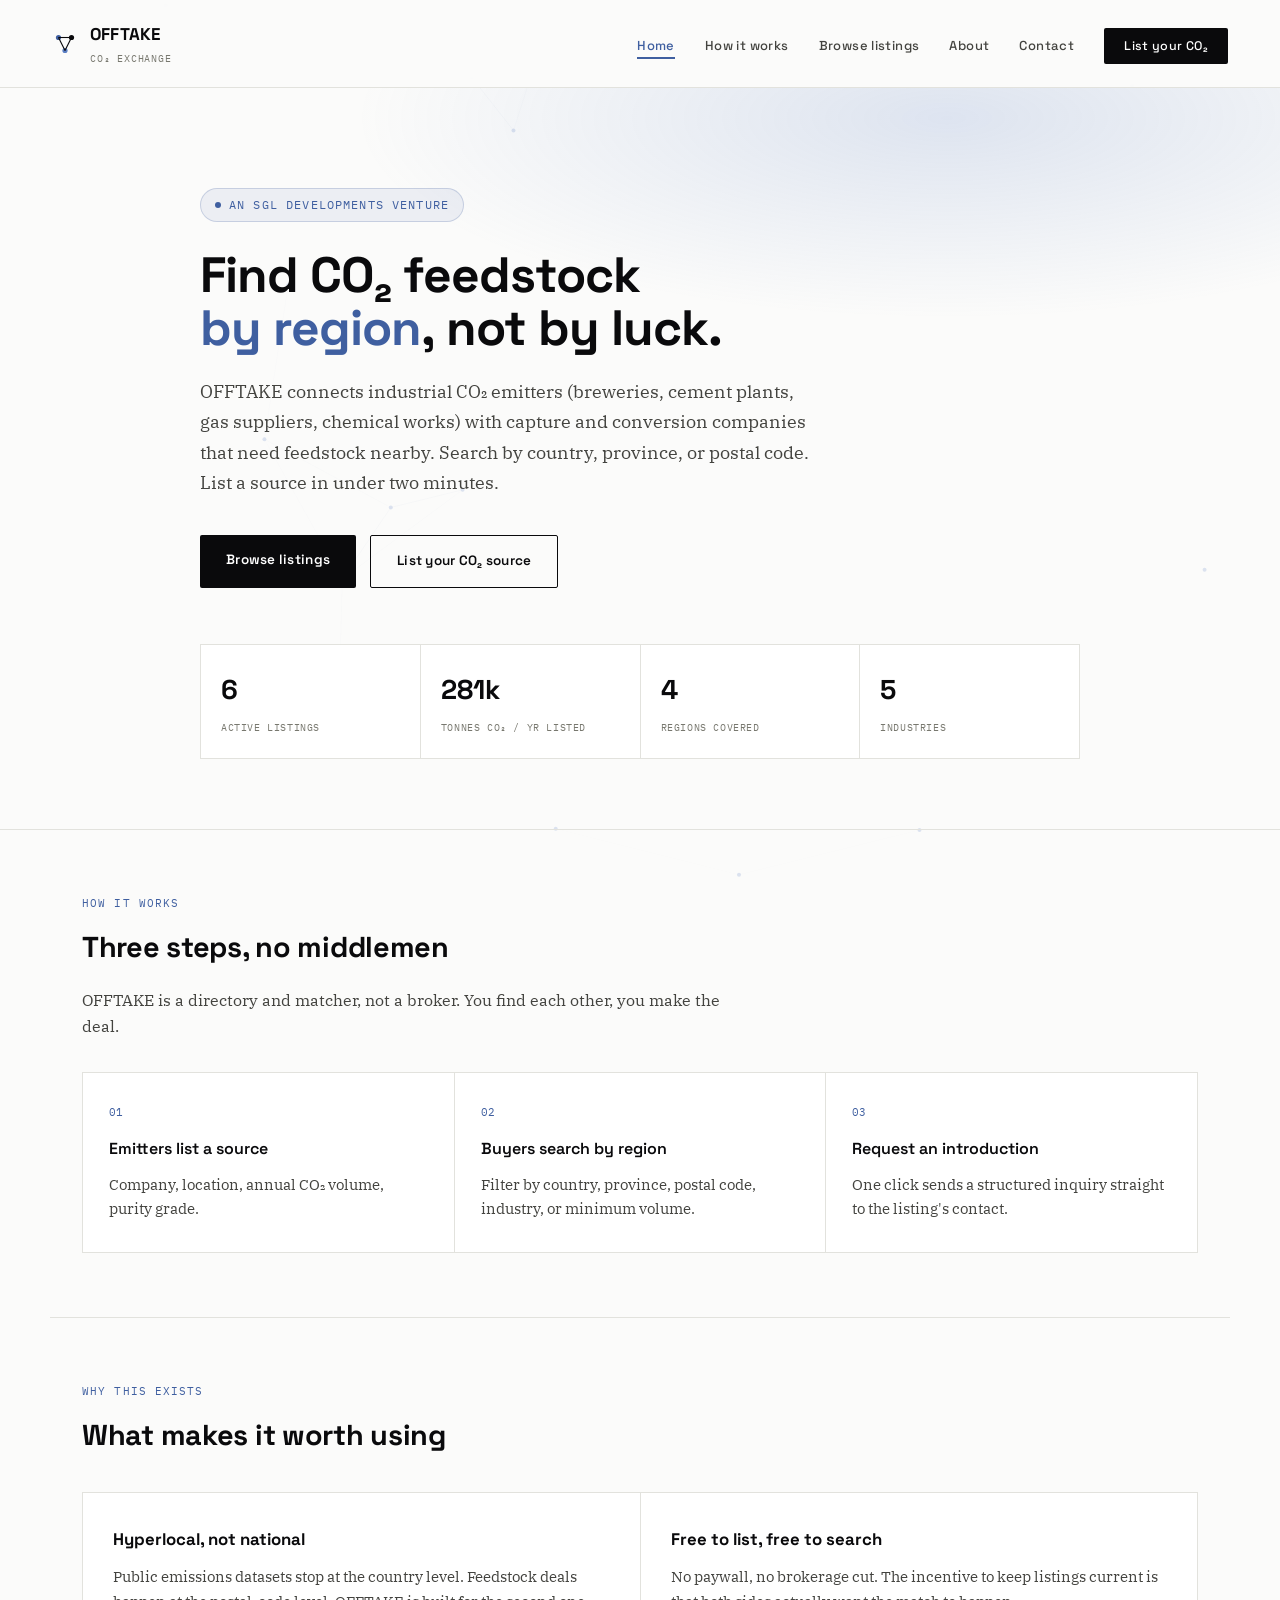
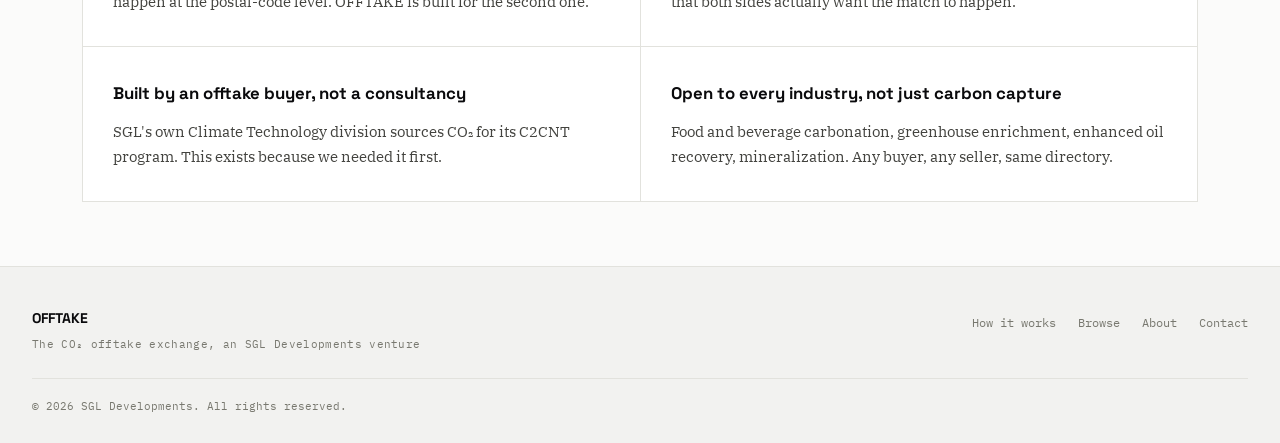
==== index.html @ b234b7af "offtake v1" ====
<!DOCTYPE html>
<html lang="en">
<head>
<meta charset="UTF-8">
<meta name="viewport" content="width=device-width, initial-scale=1.0">
<title>OFFTAKE - The CO&#8322; Offtake Exchange</title>
<meta name="description" content="Find or list industrial CO2 sources by region. OFFTAKE matches emitters with capture and conversion companies looking for feedstock.">
<style>
@import url('https://fonts.googleapis.com/css2?family=Space+Grotesk:wght@400;500;600;700&family=IBM+Plex+Serif:ital,wght@0,400;0,500;0,600;1,400&family=IBM+Plex+Mono:wght@400;500&display=swap');

:root{
  --c-bg:#fbfbfa;
  --c-panel:#ffffff;
  --c-panel-2:#f2f2f0;
  --c-ink:#0a0a0c;
  --c-ink-soft:#43433f;
  --c-gray-3:#78786f;
  --c-gray-line:#e2e2dd;
  --c-blue:#3f5fa0;
  --c-blue-bright:#5b7fc4;
  --c-blue-dim:rgba(63,95,160,0.08);
  --c-blue-glow:rgba(91,127,196,0.18);
  --font-d:'Space Grotesk',sans-serif;
  --font-b:'IBM Plex Serif',serif;
  --font-m:'IBM Plex Mono',monospace;
}
*{box-sizing:border-box;}
html{scroll-behavior:smooth;}
body{
  margin:0;background:var(--c-bg);color:var(--c-ink);
  font-family:var(--font-b);font-size:16.5px;line-height:1.7;
  -webkit-font-smoothing:antialiased;
}
a{color:var(--c-blue);text-decoration:none;}
a:hover{text-decoration:underline;}
::selection{background:var(--c-blue-glow);}

.node-field{position:fixed;inset:0;pointer-events:none;z-index:0;opacity:0.55;}

/* header */
.site-header{position:sticky;top:0;z-index:100;background:rgba(251,251,250,0.9);backdrop-filter:blur(10px);border-bottom:1px solid var(--c-gray-line);}
.header-inner{max-width:1240px;margin:0 auto;display:flex;align-items:center;justify-content:space-between;padding:20px 32px;}
.logo-mark{display:flex;align-items:center;gap:12px;}
.logo-mark svg{width:26px;height:26px;flex-shrink:0;}
.logo-text{font-family:var(--font-d);font-weight:700;font-size:17px;letter-spacing:0.01em;color:var(--c-ink);line-height:1.2;}
.logo-sub{font-family:var(--font-m);font-size:10px;letter-spacing:0.08em;text-transform:uppercase;color:var(--c-gray-3);display:block;margin-top:2px;}
.main-nav ul{display:flex;gap:30px;list-style:none;margin:0;padding:0;align-items:center;}
.main-nav a{font-family:var(--font-d);font-size:13px;font-weight:500;letter-spacing:0.03em;color:var(--c-ink-soft);}
.main-nav a:hover, .main-nav a.active{color:var(--c-blue);text-decoration:none;}
.main-nav a.active{border-bottom:2px solid var(--c-blue);padding-bottom:3px;}
.nav-cta{background:var(--c-ink);color:#fff !important;padding:10px 20px;border-radius:2px;font-size:12.5px !important;border-bottom:none !important;}
.nav-cta:hover{background:var(--c-blue);text-decoration:none !important;}
@media(max-width:760px){.main-nav ul{gap:16px;flex-wrap:wrap;}.main-nav a{font-size:11.5px;}.header-inner{flex-wrap:wrap;row-gap:12px;}}

/* page header used on inner pages instead of the full hero */
.page-head{max-width:1180px;margin:0 auto;padding:64px 32px 40px;border-bottom:1px solid var(--c-gray-line);}
.page-head .eyebrow{margin-bottom:18px;}
.page-head h1{font-family:var(--font-d);font-size:2.3rem;font-weight:700;letter-spacing:-0.01em;margin:0 0 14px;color:var(--c-ink);}
.page-head p{font-size:16px;color:var(--c-ink-soft);max-width:620px;margin:0;}

/* hero (home page only) */
.hero{position:relative;padding:100px 32px 70px;overflow:hidden;border-bottom:1px solid var(--c-gray-line);}
.hero::before{content:'';position:absolute;inset:-10% -10% auto -10%;height:520px;background:radial-gradient(ellipse 55% 55% at 70% 20%, var(--c-blue-glow), transparent 70%);pointer-events:none;}
.hero-inner{max-width:880px;margin:0 auto;position:relative;z-index:2;text-align:left;}
.eyebrow{font-family:var(--font-m);font-size:11.5px;letter-spacing:0.1em;text-transform:uppercase;color:var(--c-blue);display:inline-flex;align-items:center;gap:8px;padding:6px 14px;background:var(--c-blue-dim);border:1px solid rgba(63,95,160,0.22);border-radius:20px;margin-bottom:26px;}
.eyebrow::before{content:'';width:6px;height:6px;border-radius:50%;background:var(--c-blue);}
h1.hero-title{font-family:var(--font-d);font-size:3.1rem;line-height:1.08;font-weight:700;letter-spacing:-0.02em;margin:0 0 22px;color:var(--c-ink);}
h1.hero-title em{font-style:normal;color:var(--c-blue);}
.hero-sub{font-family:var(--font-b);font-size:1.12rem;color:var(--c-ink-soft);max-width:620px;margin:0 0 36px;}
.hero-cta{display:flex;gap:14px;flex-wrap:wrap;margin-bottom:56px;}
.btn{font-family:var(--font-d);font-size:13.5px;font-weight:600;letter-spacing:0.02em;padding:14px 26px;border-radius:2px;display:inline-block;cursor:pointer;border:none;transition:all .15s;}
.btn-primary{background:var(--c-ink);color:#fff;}
.btn-primary:hover{background:var(--c-blue);text-decoration:none;transform:translateY(-1px);}
.btn-ghost{border:1px solid var(--c-ink);color:var(--c-ink);background:transparent;}
.btn-ghost:hover{border-color:var(--c-blue);color:var(--c-blue);text-decoration:none;}

.stat-strip{display:grid;grid-template-columns:repeat(4,1fr);gap:1px;background:var(--c-gray-line);border:1px solid var(--c-gray-line);max-width:880px;}
.stat-card{background:var(--c-panel);padding:22px 20px;}
.stat-num{font-family:var(--font-d);font-size:1.7rem;font-weight:700;color:var(--c-ink);}
.stat-label{font-family:var(--font-m);font-size:10px;text-transform:uppercase;letter-spacing:0.06em;color:var(--c-gray-3);margin-top:6px;}
@media(max-width:700px){.stat-strip{grid-template-columns:1fr 1fr;}h1.hero-title{font-size:2.2rem;}}

section.block{max-width:1180px;margin:0 auto;padding:64px 32px;border-bottom:1px solid var(--c-gray-line);position:relative;z-index:2;}
section.block:last-of-type{border-bottom:none;}
.section-head{max-width:680px;margin:0 0 32px;}
.section-label{font-family:var(--font-m);font-size:11px;text-transform:uppercase;letter-spacing:0.1em;color:var(--c-blue);margin-bottom:10px;display:block;}
.section-head h2{font-family:var(--font-d);font-size:1.8rem;font-weight:700;letter-spacing:-0.01em;color:var(--c-ink);margin:0 0 12px;}
.section-head p{color:var(--c-ink-soft);font-size:15.5px;max-width:640px;}

.how-grid{display:grid;grid-template-columns:repeat(3,1fr);gap:1px;background:var(--c-gray-line);border:1px solid var(--c-gray-line);}
.how-card{background:var(--c-panel);padding:30px 26px;}
.how-num{font-family:var(--font-m);font-size:11px;color:var(--c-blue);margin-bottom:14px;}
.how-card h3{font-family:var(--font-d);font-size:16px;font-weight:600;margin:0 0 10px;color:var(--c-ink);}
.how-card p{font-size:14.5px;color:var(--c-ink-soft);margin:0;}
@media(max-width:760px){.how-grid{grid-template-columns:1fr;}}

.search-panel{background:var(--c-panel);border:1px solid var(--c-gray-line);padding:24px 26px;margin-bottom:28px;}
.search-row{display:grid;grid-template-columns:1.3fr 1fr 1fr 1fr auto;gap:12px;align-items:end;}
.field label{display:block;font-family:var(--font-m);font-size:10.5px;text-transform:uppercase;letter-spacing:0.05em;color:var(--c-gray-3);margin-bottom:7px;}
.field input, .field select{width:100%;padding:10px 12px;border:1px solid var(--c-gray-line);background:var(--c-bg);font-family:var(--font-b);font-size:14px;color:var(--c-ink);border-radius:2px;}
.field input:focus, .field select:focus{outline:none;border-color:var(--c-blue);}
@media(max-width:900px){.search-row{grid-template-columns:1fr 1fr;}}

.results-meta{font-family:var(--font-m);font-size:12px;color:var(--c-gray-3);margin-bottom:16px;}
.listing-grid{display:grid;grid-template-columns:repeat(3,1fr);gap:16px;}
.listing-card{background:var(--c-panel);border:1px solid var(--c-gray-line);padding:22px 22px 20px;position:relative;transition:border-color .15s,transform .15s;}
.listing-card:hover{border-color:var(--c-blue-bright);transform:translateY(-2px);}
.listing-top{display:flex;justify-content:space-between;align-items:flex-start;margin-bottom:14px;}
.listing-industry{font-family:var(--font-m);font-size:10px;text-transform:uppercase;letter-spacing:0.06em;color:var(--c-blue);background:var(--c-blue-dim);padding:4px 9px;border-radius:12px;}
.listing-status{font-family:var(--font-m);font-size:9.5px;text-transform:uppercase;color:var(--c-gray-3);}
.listing-card h3{font-family:var(--font-d);font-size:16px;font-weight:600;margin:0 0 6px;color:var(--c-ink);}
.listing-loc{font-family:var(--font-m);font-size:12px;color:var(--c-gray-3);margin-bottom:14px;}
.listing-metrics{display:flex;gap:18px;margin-bottom:14px;}
.lm-val{font-family:var(--font-d);font-size:1.2rem;font-weight:700;color:var(--c-ink);}
.lm-label{font-family:var(--font-m);font-size:9.5px;text-transform:uppercase;color:var(--c-gray-3);margin-top:2px;}
.listing-notes{font-size:13.5px;color:var(--c-ink-soft);margin-bottom:16px;min-height:36px;}
.listing-request{display:block;text-align:center;font-family:var(--font-d);font-size:12.5px;font-weight:600;padding:9px;border:1px solid var(--c-ink);color:var(--c-ink);border-radius:2px;}
.listing-request:hover{background:var(--c-ink);color:#fff;text-decoration:none;}
@media(max-width:900px){.listing-grid{grid-template-columns:1fr 1fr;}}
@media(max-width:640px){.listing-grid{grid-template-columns:1fr;}}
.empty-state{font-family:var(--font-m);font-size:13px;color:var(--c-gray-3);padding:30px 0;text-align:center;}

/* the submit-a-listing form, lives on its own page now */
.form-shell{background:var(--c-panel);border:1px solid var(--c-gray-line);padding:36px;max-width:640px;}
.form-grid{display:grid;grid-template-columns:1fr 1fr;gap:16px;}
.form-grid .full{grid-column:1 / -1;}
.field textarea{width:100%;padding:10px 12px;border:1px solid var(--c-gray-line);background:var(--c-bg);font-family:var(--font-b);font-size:14px;color:var(--c-ink);border-radius:2px;resize:vertical;min-height:80px;}
.form-actions{margin-top:24px;display:flex;gap:12px;}
.form-success{display:none;background:var(--c-panel);border:1px solid var(--c-blue-bright);padding:36px;max-width:640px;}
.form-success h3{font-family:var(--font-d);font-size:1.2rem;margin:0 0 10px;color:var(--c-ink);}
.form-success p{color:var(--c-ink-soft);margin:0;}

.edge-grid{display:grid;grid-template-columns:1fr 1fr;gap:1px;background:var(--c-gray-line);border:1px solid var(--c-gray-line);}
.edge-panel{background:var(--c-panel);padding:32px 30px;}
.edge-panel h3{font-family:var(--font-d);font-size:1.05rem;font-weight:700;margin:0 0 12px;color:var(--c-ink);}
.edge-panel p{font-size:14.5px;color:var(--c-ink-soft);margin:0;}
@media(max-width:760px){.edge-grid{grid-template-columns:1fr;}}

/* about page bits */
.about-grid{display:grid;grid-template-columns:1fr 1fr;gap:1px;background:var(--c-gray-line);border:1px solid var(--c-gray-line);margin-top:8px;}
.about-panel{background:var(--c-panel);padding:32px 30px;}
.about-panel h3{font-family:var(--font-d);font-size:1.05rem;font-weight:700;margin:0 0 12px;color:var(--c-ink);}
.about-panel p{font-size:14.5px;color:var(--c-ink-soft);margin:0 0 10px;}
@media(max-width:760px){.about-grid{grid-template-columns:1fr;}}

/* contact page */
.contact-grid{display:grid;grid-template-columns:1fr 1fr;gap:40px;align-items:start;}
.contact-card{background:var(--c-panel);border:1px solid var(--c-gray-line);padding:30px;}
.contact-card h3{font-family:var(--font-d);font-size:1.05rem;margin:0 0 14px;color:var(--c-ink);}
.contact-row{display:flex;justify-content:space-between;padding:12px 0;border-top:1px solid var(--c-gray-line);font-family:var(--font-m);font-size:13px;}
.contact-row:first-of-type{border-top:none;}
.contact-row span:first-child{color:var(--c-gray-3);}
@media(max-width:820px){.contact-grid{grid-template-columns:1fr;}}

.site-footer{border-top:1px solid var(--c-gray-line);background:var(--c-panel-2);padding:40px 32px 28px;}
.footer-inner{max-width:1240px;margin:0 auto;}
.footer-top{display:flex;justify-content:space-between;flex-wrap:wrap;gap:20px;margin-bottom:24px;}
.footer-brand{font-family:var(--font-d);font-size:14px;font-weight:700;color:var(--c-ink);}
.footer-brand span{font-family:var(--font-m);font-weight:400;font-size:11px;color:var(--c-gray-3);display:block;margin-top:4px;letter-spacing:0.03em;}
.footer-links{display:flex;gap:22px;list-style:none;margin:0;padding:0;}
.footer-links a{font-family:var(--font-m);font-size:12px;color:var(--c-gray-3);}
.footer-links a:hover{color:var(--c-blue);}
.footer-bottom{font-family:var(--font-m);font-size:11px;color:var(--c-gray-3);border-top:1px solid var(--c-gray-line);padding-top:18px;display:flex;justify-content:space-between;flex-wrap:wrap;gap:8px;}
@media(max-width:600px){h1.hero-title{font-size:2.1rem;}.page-head h1{font-size:1.8rem;}}

</style>
</head>
<body>

<svg class="node-field" id="node-field" xmlns="http://www.w3.org/2000/svg"></svg>

<header class="site-header">
  <div class="header-inner">
    <a href="index.html" class="logo-mark">
      <svg viewBox="0 0 24 24" fill="none" xmlns="http://www.w3.org/2000/svg">
        <circle cx="6" cy="6" r="2.4" fill="#3f5fa0"/>
        <circle cx="18" cy="6" r="2.4" fill="#0a0a0c"/>
        <circle cx="12" cy="18" r="2.4" fill="#5b7fc4"/>
        <line x1="6" y1="6" x2="18" y2="6" stroke="#0a0a0c" stroke-width="1"/>
        <line x1="6" y1="6" x2="12" y2="18" stroke="#0a0a0c" stroke-width="1"/>
        <line x1="18" y1="6" x2="12" y2="18" stroke="#0a0a0c" stroke-width="1"/>
      </svg>
      <div><span class="logo-text">OFFTAKE</span><span class="logo-sub">CO&#8322; Exchange</span></div>
    </a>
    <nav class="main-nav" aria-label="Primary">
      <ul>
        <li><a href="index.html" class="active">Home</a></li>
        <li><a href="how-it-works.html">How it works</a></li>
        <li><a href="browse.html">Browse listings</a></li>
        <li><a href="about.html">About</a></li>
        <li><a href="contact.html">Contact</a></li>
        <li><a href="list.html" class="nav-cta">List your CO&#8322;</a></li>
      </ul>
    </nav>
  </div>
</header>

<div class="hero">
  <div class="hero-inner">
    <span class="eyebrow">An SGL Developments venture</span>
    <h1 class="hero-title">Find CO&#8322; feedstock<br><em>by region</em>, not by luck.</h1>
    <p class="hero-sub">OFFTAKE connects industrial CO&#8322; emitters (breweries, cement plants, gas suppliers, chemical works) with capture and conversion companies that need feedstock nearby. Search by country, province, or postal code. List a source in under two minutes.</p>
    <div class="hero-cta">
      <a href="browse.html" class="btn btn-primary">Browse listings</a>
      <a href="list.html" class="btn btn-ghost">List your CO&#8322; source</a>
    </div>
    <div class="stat-strip" id="stat-strip">
      <div class="stat-card"><div class="stat-num" id="stat-listings">-</div><div class="stat-label">Active listings</div></div>
      <div class="stat-card"><div class="stat-num" id="stat-volume">-</div><div class="stat-label">Tonnes CO&#8322; / yr listed</div></div>
      <div class="stat-card"><div class="stat-num" id="stat-regions">-</div><div class="stat-label">Regions covered</div></div>
      <div class="stat-card"><div class="stat-num" id="stat-industries">-</div><div class="stat-label">Industries</div></div>
    </div>
  </div>
</div>

<section class="block" id="how">
  <div class="section-head">
    <span class="section-label">How it works</span>
    <h2>Three steps, no middlemen</h2>
    <p>OFFTAKE is a directory and matcher, not a broker. You find each other, you make the deal.</p>
  </div>
  <div class="how-grid">
    <div class="how-card"><div class="how-num">01</div><h3>Emitters list a source</h3><p>Company, location, annual CO&#8322; volume, purity grade.</p></div>
    <div class="how-card"><div class="how-num">02</div><h3>Buyers search by region</h3><p>Filter by country, province, postal code, industry, or minimum volume.</p></div>
    <div class="how-card"><div class="how-num">03</div><h3>Request an introduction</h3><p>One click sends a structured inquiry straight to the listing's contact.</p></div>
  </div>
</section>

<section class="block" id="edge">
  <div class="section-head">
    <span class="section-label">Why this exists</span>
    <h2>What makes it worth using</h2>
  </div>
  <div class="edge-grid">
    <div class="edge-panel"><h3>Hyperlocal, not national</h3><p>Public emissions datasets stop at the country level. Feedstock deals happen at the postal-code level. OFFTAKE is built for the second one.</p></div>
    <div class="edge-panel"><h3>Free to list, free to search</h3><p>No paywall, no brokerage cut. The incentive to keep listings current is that both sides actually want the match to happen.</p></div>
    <div class="edge-panel"><h3>Built by an offtake buyer, not a consultancy</h3><p>SGL's own Climate Technology division sources CO&#8322; for its C2CNT program. This exists because we needed it first.</p></div>
    <div class="edge-panel"><h3>Open to every industry, not just carbon capture</h3><p>Food and beverage carbonation, greenhouse enrichment, enhanced oil recovery, mineralization. Any buyer, any seller, same directory.</p></div>
  </div>
</section>

<footer class="site-footer">
  <div class="footer-inner">
    <div class="footer-top">
      <div class="footer-brand">OFFTAKE<span>The CO&#8322; offtake exchange, an SGL Developments venture</span></div>
      <ul class="footer-links">
        <li><a href="how-it-works.html">How it works</a></li>
        <li><a href="browse.html">Browse</a></li>
        <li><a href="about.html">About</a></li>
        <li><a href="contact.html">Contact</a></li>
      </ul>
    </div>
    <div class="footer-bottom">
      <span>&copy; 2026 SGL Developments. All rights reserved.</span>
    </div>
  </div>
</footer>

<script>
window.OFFTAKE_CONFIG = {
  SUPABASE_URL: "",
  SUPABASE_ANON_KEY: "",
  TABLE_NAME: "co2_listings",
  CONTACT_INBOX: "exchange@sgldevelopments.site"
};
</script>
<script>
// listings, either from supabase if config.js is filled in, or this seed set
// company names here are placeholders, swap for real ones once real listings come in

var SEED_LISTINGS = [
  {id:"s1", company:"Highveld Brewing Co.", industry:"Brewery", country:"South Africa", region:"Gauteng", postal:"1930", volume:3200, purity:"Food-grade", notes:"Fermentation CO2, currently vented, available immediately.", email:"ops@example-brewery.co.za", status:"verified"},
  {id:"s2", company:"Vaal Cement Works", industry:"Cement", country:"South Africa", region:"Gauteng", postal:"1911", volume:48000, purity:"Industrial", notes:"Flue gas stream, capture-ready site, looking for long-term offtake.", email:"sustainability@example-cement.co.za", status:"verified"},
  {id:"s3", company:"Sedibeng Chemical Supply", industry:"Chemical", country:"South Africa", region:"Gauteng", postal:"1900", volume:12500, purity:"Industrial", notes:"Byproduct CO2 from ammonia process.", email:"info@example-chem.co.za", status:"verified"},
  {id:"s4", company:"Karoo Power Station", industry:"Power", country:"South Africa", region:"Northern Cape", postal:"8801", volume:210000, purity:"Industrial", notes:"Large-scale flue gas, exploring pilot capture partnerships.", email:"partnerships@example-power.co.za", status:"verified"},
  {id:"s5", company:"Durban Gas Distributors", industry:"Gas supplier", country:"South Africa", region:"KwaZulu-Natal", postal:"4001", volume:5400, purity:"Food-grade", notes:"Surplus food-grade CO2, flexible contract terms.", email:"sales@example-gas.co.za", status:"verified"},
  {id:"s6", company:"Nairobi Craft Brewers", industry:"Brewery", country:"Kenya", region:"Nairobi", postal:"00100", volume:1800, purity:"Food-grade", notes:"Small volume, ideal for pilot-scale buyers.", email:"hello@example-nairobi.co.ke", status:"verified"}
];

var sessionAdded = JSON.parse(localStorage.getItem("offtake_local_listings") || "[]");

function configured(){
  var c = window.OFFTAKE_CONFIG || {};
  return !!(c.SUPABASE_URL && c.SUPABASE_ANON_KEY);
}

function fetchListings(){
  if (!configured()){
    return Promise.resolve(SEED_LISTINGS.concat(sessionAdded));
  }
  var c = window.OFFTAKE_CONFIG;
  var url = c.SUPABASE_URL + "/rest/v1/" + c.TABLE_NAME + "?select=*&status=eq.verified";
  return fetch(url, {
    headers: { "apikey": c.SUPABASE_ANON_KEY, "Authorization": "Bearer " + c.SUPABASE_ANON_KEY }
  }).then(function(r){ return r.json(); })
    .then(function(rows){
      return rows.map(function(r){
        return { id:r.id, company:r.company_name, industry:r.industry, country:r.country, region:r.region, postal:r.postal_code, volume:r.co2_volume_tpy, purity:r.co2_purity, notes:r.notes, email:r.contact_email, status:r.status };
      }).concat(sessionAdded);
    })
    .catch(function(){ return SEED_LISTINGS.concat(sessionAdded); });
}

function matchesFilters(l, loc, industry, minvol, purity){
  if (loc){
    var hay = (l.country+" "+l.region+" "+l.postal).toLowerCase();
    if (hay.indexOf(loc.toLowerCase()) === -1) return false;
  }
  if (industry && l.industry !== industry) return false;
  if (minvol && Number(l.volume) < Number(minvol)) return false;
  if (purity && l.purity !== purity) return false;
  return true;
}

function renderStats(list){
  var elListings = document.getElementById("stat-listings");
  if (!elListings) return;
  elListings.textContent = list.length;
  var vol = list.reduce(function(s,l){ return s + (Number(l.volume)||0); },0);
  document.getElementById("stat-volume").textContent = vol >= 1000 ? Math.round(vol/1000)+"k" : vol;
  document.getElementById("stat-regions").textContent = new Set(list.map(function(l){return l.region;})).size;
  document.getElementById("stat-industries").textContent = new Set(list.map(function(l){return l.industry;})).size;
}

function renderListings(list){
  var grid = document.getElementById("listing-grid");
  if (!grid) return;
  var meta = document.getElementById("results-meta");
  grid.innerHTML = "";
  if (!list.length){
    grid.innerHTML = "<div class='empty-state'>No listings match those filters yet. Widen the search, or be the first to list in this region.</div>";
    if (meta) meta.textContent = "0 results";
    return;
  }
  if (meta) meta.textContent = list.length + " result" + (list.length===1?"":"s");
  list.forEach(function(l){
    var card = document.createElement("div");
    card.className = "listing-card";
    var subject = encodeURIComponent("OFFTAKE inquiry: "+l.company);
    var body = encodeURIComponent("Hi, I found your CO2 listing on OFFTAKE ("+l.company+", "+l.region+", "+l.country+") and would like to discuss an offtake arrangement.");
    var mailto = "mailto:"+l.email+"?subject="+subject+"&body="+body;
    card.innerHTML =
      "<div class='listing-top'><span class='listing-industry'>"+l.industry+"</span><span class='listing-status'>"+(l.status==="verified"?"Verified":"Pending review")+"</span></div>" +
      "<h3>"+l.company+"</h3>" +
      "<div class='listing-loc'>"+l.region+", "+l.country+(l.postal? " &middot; "+l.postal:"")+"</div>" +
      "<div class='listing-metrics'>" +
        "<div><div class='lm-val'>"+Number(l.volume).toLocaleString()+"</div><div class='lm-label'>t CO2 / yr</div></div>" +
        "<div><div class='lm-val'>"+(l.purity||"Unknown")+"</div><div class='lm-label'>Purity</div></div>" +
      "</div>" +
      "<div class='listing-notes'>"+(l.notes||"")+"</div>" +
      "<a class='listing-request' href='"+mailto+"'>Request introduction</a>";
    grid.appendChild(card);
  });
}

var ALL_LISTINGS = [];

function applyFilters(){
  var loc = document.getElementById("f-location").value.trim();
  var industry = document.getElementById("f-industry").value;
  var minvol = document.getElementById("f-minvol").value;
  var purity = document.getElementById("f-purity").value;
  var filtered = ALL_LISTINGS.filter(function(l){ return matchesFilters(l, loc, industry, minvol, purity); });
  renderListings(filtered);
}

function submitListing(e){
  e.preventDefault();
  var listing = {
    id: "local-"+Date.now(),
    company: document.getElementById("in-company").value,
    industry: document.getElementById("in-industry").value,
    country: document.getElementById("in-country").value,
    region: document.getElementById("in-region").value,
    postal: document.getElementById("in-postal").value,
    volume: document.getElementById("in-volume").value,
    purity: document.getElementById("in-purity").value,
    notes: document.getElementById("in-notes").value,
    email: document.getElementById("in-email").value,
    status: "pending"
  };

  if (configured()){
    var c = window.OFFTAKE_CONFIG;
    fetch(c.SUPABASE_URL + "/rest/v1/" + c.TABLE_NAME, {
      method: "POST",
      headers: {
        "apikey": c.SUPABASE_ANON_KEY,
        "Authorization": "Bearer " + c.SUPABASE_ANON_KEY,
        "Content-Type": "application/json",
        "Prefer": "return=minimal"
      },
      body: JSON.stringify({
        company_name: listing.company, industry: listing.industry, country: listing.country,
        region: listing.region, postal_code: listing.postal, co2_volume_tpy: listing.volume,
        co2_purity: listing.purity, notes: listing.notes, contact_email: listing.email
      })
    }).catch(function(){});
  }

  sessionAdded.push(listing);
  localStorage.setItem("offtake_local_listings", JSON.stringify(sessionAdded));

  document.getElementById("listing-form").style.display = "none";
  document.getElementById("form-success").style.display = "block";
}

// background dots + lines, random points connected if close enough
function drawNodes(){
  var svg = document.getElementById("node-field");
  if (!svg) return;
  var w = window.innerWidth, h = Math.max(window.innerHeight, 900);
  svg.setAttribute("viewBox","0 0 "+w+" "+h);
  var pts = [];
  var n = Math.min(22, Math.floor((w*h)/70000));
  for (var i=0;i<n;i++){ pts.push([Math.random()*w, Math.random()*h]); }
  var html = "";
  for (var a=0;a<pts.length;a++){
    for (var b=a+1;b<pts.length;b++){
      var dx=pts[a][0]-pts[b][0], dy=pts[a][1]-pts[b][1];
      var d=Math.sqrt(dx*dx+dy*dy);
      if (d < 220){
        html += "<line x1='"+pts[a][0]+"' y1='"+pts[a][1]+"' x2='"+pts[b][0]+"' y2='"+pts[b][1]+"' stroke='#3f5fa0' stroke-width='0.6' opacity='"+(0.12*(1-d/220))+"'/>";
      }
    }
  }
  pts.forEach(function(p){ html += "<circle cx='"+p[0]+"' cy='"+p[1]+"' r='2' fill='#5b7fc4' opacity='0.35'/>"; });
  svg.innerHTML = html;
}

document.addEventListener("DOMContentLoaded", function(){
  drawNodes();

  if (document.getElementById("listing-grid")){
    fetchListings().then(function(list){
      ALL_LISTINGS = list;
      renderStats(ALL_LISTINGS);
      renderListings(ALL_LISTINGS);
    });
  } else if (document.getElementById("stat-listings")){
    fetchListings().then(function(list){ renderStats(list); });
  }
});

</script>
</body>
</html>
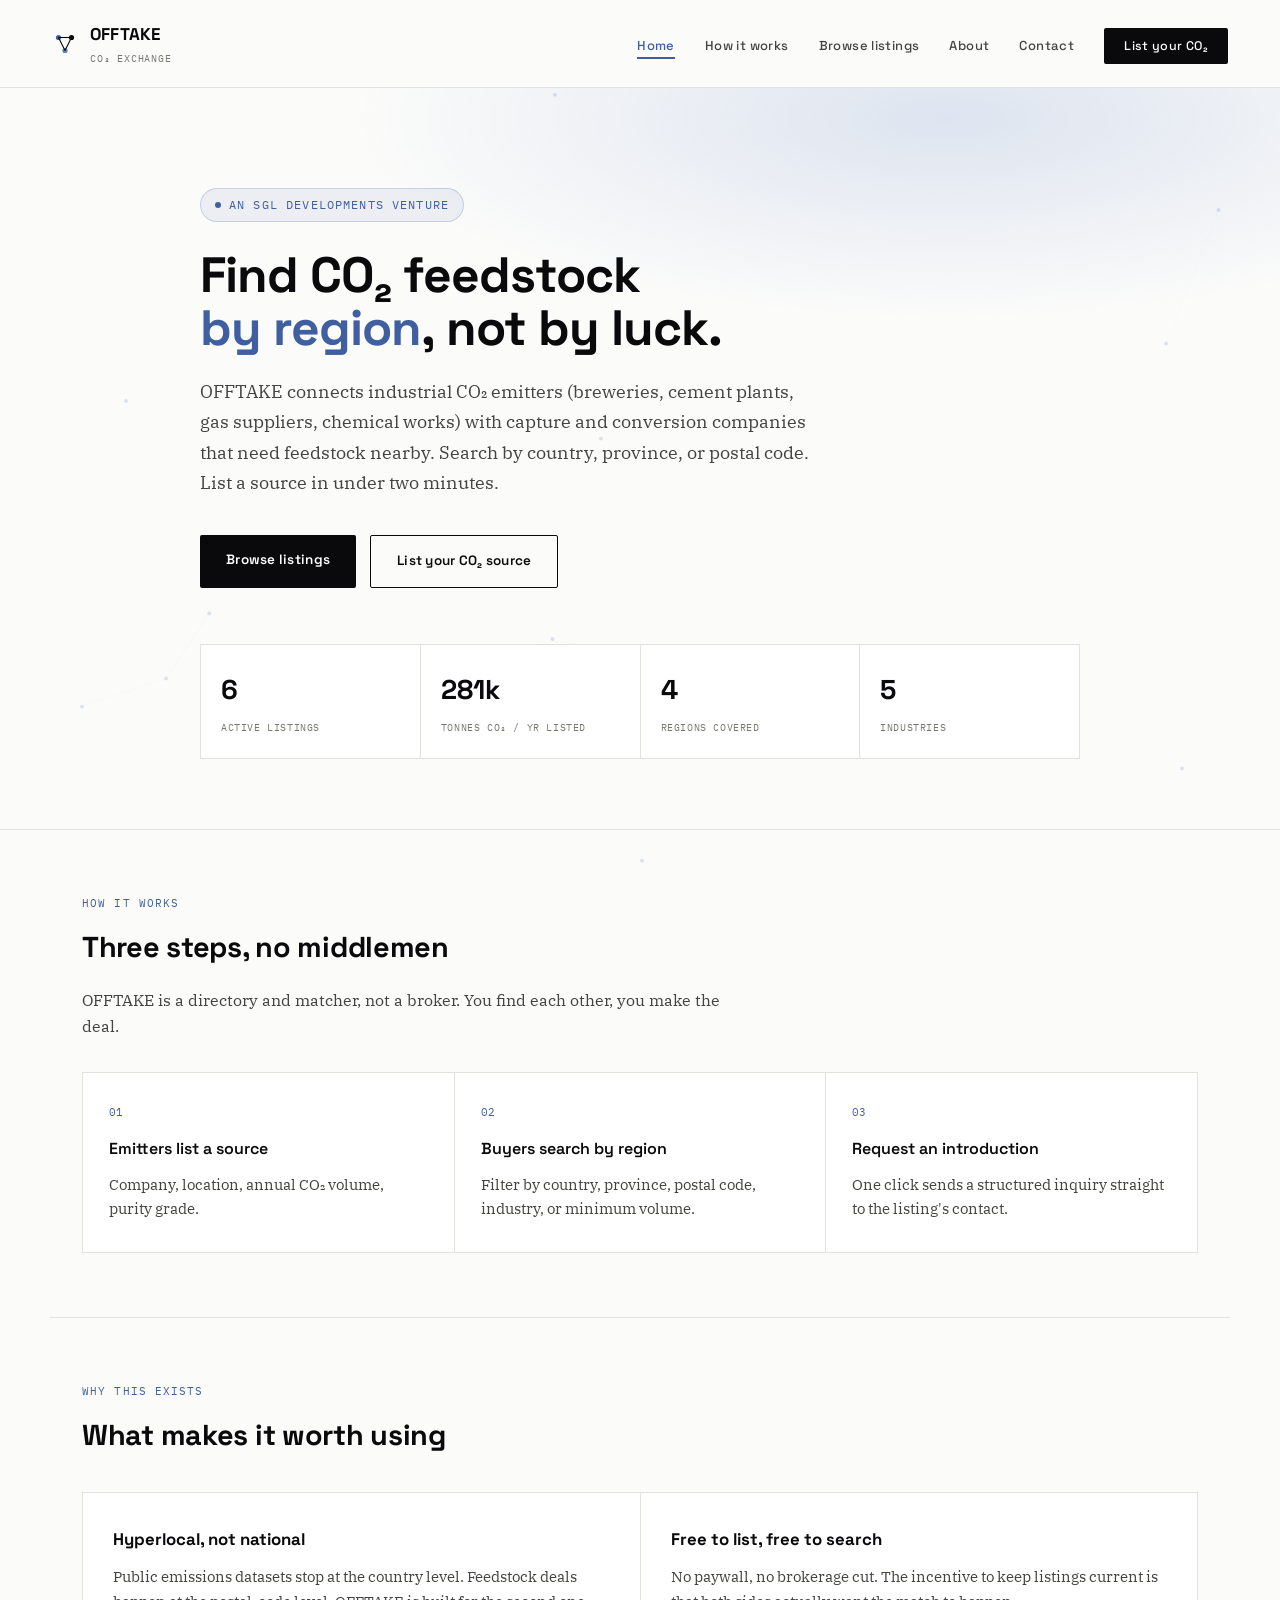
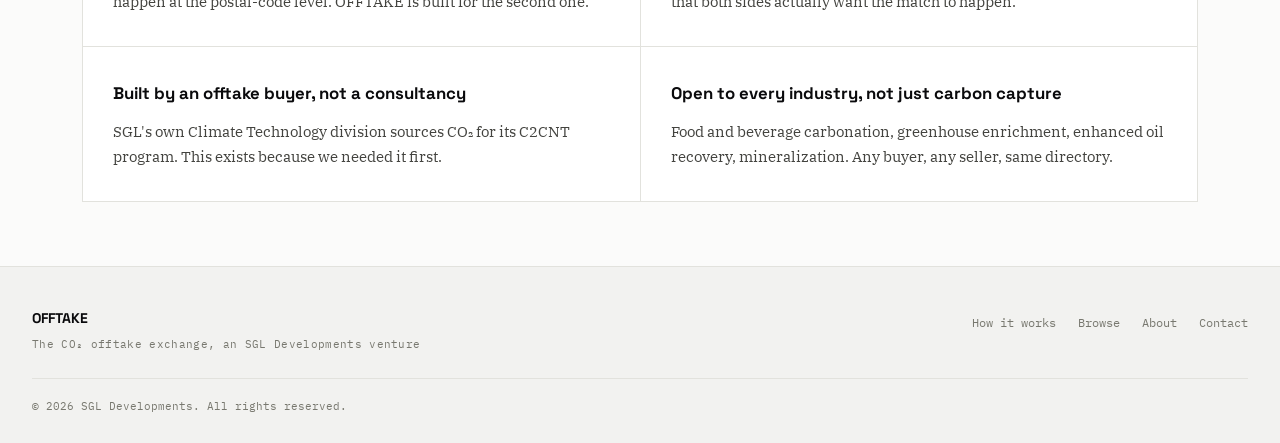
==== commit c585a8ff: "config path" ====
--- a/index.html
+++ b/index.html
@@ -5,165 +5,7 @@
 <meta name="viewport" content="width=device-width, initial-scale=1.0">
 <title>OFFTAKE - The CO&#8322; Offtake Exchange</title>
 <meta name="description" content="Find or list industrial CO2 sources by region. OFFTAKE matches emitters with capture and conversion companies looking for feedstock.">
-<style>
-@import url('https://fonts.googleapis.com/css2?family=Space+Grotesk:wght@400;500;600;700&family=IBM+Plex+Serif:ital,wght@0,400;0,500;0,600;1,400&family=IBM+Plex+Mono:wght@400;500&display=swap');
-
-:root{
-  --c-bg:#fbfbfa;
-  --c-panel:#ffffff;
-  --c-panel-2:#f2f2f0;
-  --c-ink:#0a0a0c;
-  --c-ink-soft:#43433f;
-  --c-gray-3:#78786f;
-  --c-gray-line:#e2e2dd;
-  --c-blue:#3f5fa0;
-  --c-blue-bright:#5b7fc4;
-  --c-blue-dim:rgba(63,95,160,0.08);
-  --c-blue-glow:rgba(91,127,196,0.18);
-  --font-d:'Space Grotesk',sans-serif;
-  --font-b:'IBM Plex Serif',serif;
-  --font-m:'IBM Plex Mono',monospace;
-}
-*{box-sizing:border-box;}
-html{scroll-behavior:smooth;}
-body{
-  margin:0;background:var(--c-bg);color:var(--c-ink);
-  font-family:var(--font-b);font-size:16.5px;line-height:1.7;
-  -webkit-font-smoothing:antialiased;
-}
-a{color:var(--c-blue);text-decoration:none;}
-a:hover{text-decoration:underline;}
-::selection{background:var(--c-blue-glow);}
-
-.node-field{position:fixed;inset:0;pointer-events:none;z-index:0;opacity:0.55;}
-
-/* header */
-.site-header{position:sticky;top:0;z-index:100;background:rgba(251,251,250,0.9);backdrop-filter:blur(10px);border-bottom:1px solid var(--c-gray-line);}
-.header-inner{max-width:1240px;margin:0 auto;display:flex;align-items:center;justify-content:space-between;padding:20px 32px;}
-.logo-mark{display:flex;align-items:center;gap:12px;}
-.logo-mark svg{width:26px;height:26px;flex-shrink:0;}
-.logo-text{font-family:var(--font-d);font-weight:700;font-size:17px;letter-spacing:0.01em;color:var(--c-ink);line-height:1.2;}
-.logo-sub{font-family:var(--font-m);font-size:10px;letter-spacing:0.08em;text-transform:uppercase;color:var(--c-gray-3);display:block;margin-top:2px;}
-.main-nav ul{display:flex;gap:30px;list-style:none;margin:0;padding:0;align-items:center;}
-.main-nav a{font-family:var(--font-d);font-size:13px;font-weight:500;letter-spacing:0.03em;color:var(--c-ink-soft);}
-.main-nav a:hover, .main-nav a.active{color:var(--c-blue);text-decoration:none;}
-.main-nav a.active{border-bottom:2px solid var(--c-blue);padding-bottom:3px;}
-.nav-cta{background:var(--c-ink);color:#fff !important;padding:10px 20px;border-radius:2px;font-size:12.5px !important;border-bottom:none !important;}
-.nav-cta:hover{background:var(--c-blue);text-decoration:none !important;}
-@media(max-width:760px){.main-nav ul{gap:16px;flex-wrap:wrap;}.main-nav a{font-size:11.5px;}.header-inner{flex-wrap:wrap;row-gap:12px;}}
-
-/* page header used on inner pages instead of the full hero */
-.page-head{max-width:1180px;margin:0 auto;padding:64px 32px 40px;border-bottom:1px solid var(--c-gray-line);}
-.page-head .eyebrow{margin-bottom:18px;}
-.page-head h1{font-family:var(--font-d);font-size:2.3rem;font-weight:700;letter-spacing:-0.01em;margin:0 0 14px;color:var(--c-ink);}
-.page-head p{font-size:16px;color:var(--c-ink-soft);max-width:620px;margin:0;}
-
-/* hero (home page only) */
-.hero{position:relative;padding:100px 32px 70px;overflow:hidden;border-bottom:1px solid var(--c-gray-line);}
-.hero::before{content:'';position:absolute;inset:-10% -10% auto -10%;height:520px;background:radial-gradient(ellipse 55% 55% at 70% 20%, var(--c-blue-glow), transparent 70%);pointer-events:none;}
-.hero-inner{max-width:880px;margin:0 auto;position:relative;z-index:2;text-align:left;}
-.eyebrow{font-family:var(--font-m);font-size:11.5px;letter-spacing:0.1em;text-transform:uppercase;color:var(--c-blue);display:inline-flex;align-items:center;gap:8px;padding:6px 14px;background:var(--c-blue-dim);border:1px solid rgba(63,95,160,0.22);border-radius:20px;margin-bottom:26px;}
-.eyebrow::before{content:'';width:6px;height:6px;border-radius:50%;background:var(--c-blue);}
-h1.hero-title{font-family:var(--font-d);font-size:3.1rem;line-height:1.08;font-weight:700;letter-spacing:-0.02em;margin:0 0 22px;color:var(--c-ink);}
-h1.hero-title em{font-style:normal;color:var(--c-blue);}
-.hero-sub{font-family:var(--font-b);font-size:1.12rem;color:var(--c-ink-soft);max-width:620px;margin:0 0 36px;}
-.hero-cta{display:flex;gap:14px;flex-wrap:wrap;margin-bottom:56px;}
-.btn{font-family:var(--font-d);font-size:13.5px;font-weight:600;letter-spacing:0.02em;padding:14px 26px;border-radius:2px;display:inline-block;cursor:pointer;border:none;transition:all .15s;}
-.btn-primary{background:var(--c-ink);color:#fff;}
-.btn-primary:hover{background:var(--c-blue);text-decoration:none;transform:translateY(-1px);}
-.btn-ghost{border:1px solid var(--c-ink);color:var(--c-ink);background:transparent;}
-.btn-ghost:hover{border-color:var(--c-blue);color:var(--c-blue);text-decoration:none;}
-
-.stat-strip{display:grid;grid-template-columns:repeat(4,1fr);gap:1px;background:var(--c-gray-line);border:1px solid var(--c-gray-line);max-width:880px;}
-.stat-card{background:var(--c-panel);padding:22px 20px;}
-.stat-num{font-family:var(--font-d);font-size:1.7rem;font-weight:700;color:var(--c-ink);}
-.stat-label{font-family:var(--font-m);font-size:10px;text-transform:uppercase;letter-spacing:0.06em;color:var(--c-gray-3);margin-top:6px;}
-@media(max-width:700px){.stat-strip{grid-template-columns:1fr 1fr;}h1.hero-title{font-size:2.2rem;}}
-
-section.block{max-width:1180px;margin:0 auto;padding:64px 32px;border-bottom:1px solid var(--c-gray-line);position:relative;z-index:2;}
-section.block:last-of-type{border-bottom:none;}
-.section-head{max-width:680px;margin:0 0 32px;}
-.section-label{font-family:var(--font-m);font-size:11px;text-transform:uppercase;letter-spacing:0.1em;color:var(--c-blue);margin-bottom:10px;display:block;}
-.section-head h2{font-family:var(--font-d);font-size:1.8rem;font-weight:700;letter-spacing:-0.01em;color:var(--c-ink);margin:0 0 12px;}
-.section-head p{color:var(--c-ink-soft);font-size:15.5px;max-width:640px;}
-
-.how-grid{display:grid;grid-template-columns:repeat(3,1fr);gap:1px;background:var(--c-gray-line);border:1px solid var(--c-gray-line);}
-.how-card{background:var(--c-panel);padding:30px 26px;}
-.how-num{font-family:var(--font-m);font-size:11px;color:var(--c-blue);margin-bottom:14px;}
-.how-card h3{font-family:var(--font-d);font-size:16px;font-weight:600;margin:0 0 10px;color:var(--c-ink);}
-.how-card p{font-size:14.5px;color:var(--c-ink-soft);margin:0;}
-@media(max-width:760px){.how-grid{grid-template-columns:1fr;}}
-
-.search-panel{background:var(--c-panel);border:1px solid var(--c-gray-line);padding:24px 26px;margin-bottom:28px;}
-.search-row{display:grid;grid-template-columns:1.3fr 1fr 1fr 1fr auto;gap:12px;align-items:end;}
-.field label{display:block;font-family:var(--font-m);font-size:10.5px;text-transform:uppercase;letter-spacing:0.05em;color:var(--c-gray-3);margin-bottom:7px;}
-.field input, .field select{width:100%;padding:10px 12px;border:1px solid var(--c-gray-line);background:var(--c-bg);font-family:var(--font-b);font-size:14px;color:var(--c-ink);border-radius:2px;}
-.field input:focus, .field select:focus{outline:none;border-color:var(--c-blue);}
-@media(max-width:900px){.search-row{grid-template-columns:1fr 1fr;}}
-
-.results-meta{font-family:var(--font-m);font-size:12px;color:var(--c-gray-3);margin-bottom:16px;}
-.listing-grid{display:grid;grid-template-columns:repeat(3,1fr);gap:16px;}
-.listing-card{background:var(--c-panel);border:1px solid var(--c-gray-line);padding:22px 22px 20px;position:relative;transition:border-color .15s,transform .15s;}
-.listing-card:hover{border-color:var(--c-blue-bright);transform:translateY(-2px);}
-.listing-top{display:flex;justify-content:space-between;align-items:flex-start;margin-bottom:14px;}
-.listing-industry{font-family:var(--font-m);font-size:10px;text-transform:uppercase;letter-spacing:0.06em;color:var(--c-blue);background:var(--c-blue-dim);padding:4px 9px;border-radius:12px;}
-.listing-status{font-family:var(--font-m);font-size:9.5px;text-transform:uppercase;color:var(--c-gray-3);}
-.listing-card h3{font-family:var(--font-d);font-size:16px;font-weight:600;margin:0 0 6px;color:var(--c-ink);}
-.listing-loc{font-family:var(--font-m);font-size:12px;color:var(--c-gray-3);margin-bottom:14px;}
-.listing-metrics{display:flex;gap:18px;margin-bottom:14px;}
-.lm-val{font-family:var(--font-d);font-size:1.2rem;font-weight:700;color:var(--c-ink);}
-.lm-label{font-family:var(--font-m);font-size:9.5px;text-transform:uppercase;color:var(--c-gray-3);margin-top:2px;}
-.listing-notes{font-size:13.5px;color:var(--c-ink-soft);margin-bottom:16px;min-height:36px;}
-.listing-request{display:block;text-align:center;font-family:var(--font-d);font-size:12.5px;font-weight:600;padding:9px;border:1px solid var(--c-ink);color:var(--c-ink);border-radius:2px;}
-.listing-request:hover{background:var(--c-ink);color:#fff;text-decoration:none;}
-@media(max-width:900px){.listing-grid{grid-template-columns:1fr 1fr;}}
-@media(max-width:640px){.listing-grid{grid-template-columns:1fr;}}
-.empty-state{font-family:var(--font-m);font-size:13px;color:var(--c-gray-3);padding:30px 0;text-align:center;}
-
-/* the submit-a-listing form, lives on its own page now */
-.form-shell{background:var(--c-panel);border:1px solid var(--c-gray-line);padding:36px;max-width:640px;}
-.form-grid{display:grid;grid-template-columns:1fr 1fr;gap:16px;}
-.form-grid .full{grid-column:1 / -1;}
-.field textarea{width:100%;padding:10px 12px;border:1px solid var(--c-gray-line);background:var(--c-bg);font-family:var(--font-b);font-size:14px;color:var(--c-ink);border-radius:2px;resize:vertical;min-height:80px;}
-.form-actions{margin-top:24px;display:flex;gap:12px;}
-.form-success{display:none;background:var(--c-panel);border:1px solid var(--c-blue-bright);padding:36px;max-width:640px;}
-.form-success h3{font-family:var(--font-d);font-size:1.2rem;margin:0 0 10px;color:var(--c-ink);}
-.form-success p{color:var(--c-ink-soft);margin:0;}
-
-.edge-grid{display:grid;grid-template-columns:1fr 1fr;gap:1px;background:var(--c-gray-line);border:1px solid var(--c-gray-line);}
-.edge-panel{background:var(--c-panel);padding:32px 30px;}
-.edge-panel h3{font-family:var(--font-d);font-size:1.05rem;font-weight:700;margin:0 0 12px;color:var(--c-ink);}
-.edge-panel p{font-size:14.5px;color:var(--c-ink-soft);margin:0;}
-@media(max-width:760px){.edge-grid{grid-template-columns:1fr;}}
-
-/* about page bits */
-.about-grid{display:grid;grid-template-columns:1fr 1fr;gap:1px;background:var(--c-gray-line);border:1px solid var(--c-gray-line);margin-top:8px;}
-.about-panel{background:var(--c-panel);padding:32px 30px;}
-.about-panel h3{font-family:var(--font-d);font-size:1.05rem;font-weight:700;margin:0 0 12px;color:var(--c-ink);}
-.about-panel p{font-size:14.5px;color:var(--c-ink-soft);margin:0 0 10px;}
-@media(max-width:760px){.about-grid{grid-template-columns:1fr;}}
-
-/* contact page */
-.contact-grid{display:grid;grid-template-columns:1fr 1fr;gap:40px;align-items:start;}
-.contact-card{background:var(--c-panel);border:1px solid var(--c-gray-line);padding:30px;}
-.contact-card h3{font-family:var(--font-d);font-size:1.05rem;margin:0 0 14px;color:var(--c-ink);}
-.contact-row{display:flex;justify-content:space-between;padding:12px 0;border-top:1px solid var(--c-gray-line);font-family:var(--font-m);font-size:13px;}
-.contact-row:first-of-type{border-top:none;}
-.contact-row span:first-child{color:var(--c-gray-3);}
-@media(max-width:820px){.contact-grid{grid-template-columns:1fr;}}
-
-.site-footer{border-top:1px solid var(--c-gray-line);background:var(--c-panel-2);padding:40px 32px 28px;}
-.footer-inner{max-width:1240px;margin:0 auto;}
-.footer-top{display:flex;justify-content:space-between;flex-wrap:wrap;gap:20px;margin-bottom:24px;}
-.footer-brand{font-family:var(--font-d);font-size:14px;font-weight:700;color:var(--c-ink);}
-.footer-brand span{font-family:var(--font-m);font-weight:400;font-size:11px;color:var(--c-gray-3);display:block;margin-top:4px;letter-spacing:0.03em;}
-.footer-links{display:flex;gap:22px;list-style:none;margin:0;padding:0;}
-.footer-links a{font-family:var(--font-m);font-size:12px;color:var(--c-gray-3);}
-.footer-links a:hover{color:var(--c-blue);}
-.footer-bottom{font-family:var(--font-m);font-size:11px;color:var(--c-gray-3);border-top:1px solid var(--c-gray-line);padding-top:18px;display:flex;justify-content:space-between;flex-wrap:wrap;gap:8px;}
-@media(max-width:600px){h1.hero-title{font-size:2.1rem;}.page-head h1{font-size:1.8rem;}}
-
-</style>
+<link rel="stylesheet" href="style.css">
 </head>
 <body>
 
@@ -256,192 +98,7 @@
   </div>
 </footer>
 
-<script>
-window.OFFTAKE_CONFIG = {
-  SUPABASE_URL: "",
-  SUPABASE_ANON_KEY: "",
-  TABLE_NAME: "co2_listings",
-  CONTACT_INBOX: "exchange@sgldevelopments.site"
-};
-</script>
-<script>
-// listings, either from supabase if config.js is filled in, or this seed set
-// company names here are placeholders, swap for real ones once real listings come in
-
-var SEED_LISTINGS = [
-  {id:"s1", company:"Highveld Brewing Co.", industry:"Brewery", country:"South Africa", region:"Gauteng", postal:"1930", volume:3200, purity:"Food-grade", notes:"Fermentation CO2, currently vented, available immediately.", email:"ops@example-brewery.co.za", status:"verified"},
-  {id:"s2", company:"Vaal Cement Works", industry:"Cement", country:"South Africa", region:"Gauteng", postal:"1911", volume:48000, purity:"Industrial", notes:"Flue gas stream, capture-ready site, looking for long-term offtake.", email:"sustainability@example-cement.co.za", status:"verified"},
-  {id:"s3", company:"Sedibeng Chemical Supply", industry:"Chemical", country:"South Africa", region:"Gauteng", postal:"1900", volume:12500, purity:"Industrial", notes:"Byproduct CO2 from ammonia process.", email:"info@example-chem.co.za", status:"verified"},
-  {id:"s4", company:"Karoo Power Station", industry:"Power", country:"South Africa", region:"Northern Cape", postal:"8801", volume:210000, purity:"Industrial", notes:"Large-scale flue gas, exploring pilot capture partnerships.", email:"partnerships@example-power.co.za", status:"verified"},
-  {id:"s5", company:"Durban Gas Distributors", industry:"Gas supplier", country:"South Africa", region:"KwaZulu-Natal", postal:"4001", volume:5400, purity:"Food-grade", notes:"Surplus food-grade CO2, flexible contract terms.", email:"sales@example-gas.co.za", status:"verified"},
-  {id:"s6", company:"Nairobi Craft Brewers", industry:"Brewery", country:"Kenya", region:"Nairobi", postal:"00100", volume:1800, purity:"Food-grade", notes:"Small volume, ideal for pilot-scale buyers.", email:"hello@example-nairobi.co.ke", status:"verified"}
-];
-
-var sessionAdded = JSON.parse(localStorage.getItem("offtake_local_listings") || "[]");
-
-function configured(){
-  var c = window.OFFTAKE_CONFIG || {};
-  return !!(c.SUPABASE_URL && c.SUPABASE_ANON_KEY);
-}
-
-function fetchListings(){
-  if (!configured()){
-    return Promise.resolve(SEED_LISTINGS.concat(sessionAdded));
-  }
-  var c = window.OFFTAKE_CONFIG;
-  var url = c.SUPABASE_URL + "/rest/v1/" + c.TABLE_NAME + "?select=*&status=eq.verified";
-  return fetch(url, {
-    headers: { "apikey": c.SUPABASE_ANON_KEY, "Authorization": "Bearer " + c.SUPABASE_ANON_KEY }
-  }).then(function(r){ return r.json(); })
-    .then(function(rows){
-      return rows.map(function(r){
-        return { id:r.id, company:r.company_name, industry:r.industry, country:r.country, region:r.region, postal:r.postal_code, volume:r.co2_volume_tpy, purity:r.co2_purity, notes:r.notes, email:r.contact_email, status:r.status };
-      }).concat(sessionAdded);
-    })
-    .catch(function(){ return SEED_LISTINGS.concat(sessionAdded); });
-}
-
-function matchesFilters(l, loc, industry, minvol, purity){
-  if (loc){
-    var hay = (l.country+" "+l.region+" "+l.postal).toLowerCase();
-    if (hay.indexOf(loc.toLowerCase()) === -1) return false;
-  }
-  if (industry && l.industry !== industry) return false;
-  if (minvol && Number(l.volume) < Number(minvol)) return false;
-  if (purity && l.purity !== purity) return false;
-  return true;
-}
-
-function renderStats(list){
-  var elListings = document.getElementById("stat-listings");
-  if (!elListings) return;
-  elListings.textContent = list.length;
-  var vol = list.reduce(function(s,l){ return s + (Number(l.volume)||0); },0);
-  document.getElementById("stat-volume").textContent = vol >= 1000 ? Math.round(vol/1000)+"k" : vol;
-  document.getElementById("stat-regions").textContent = new Set(list.map(function(l){return l.region;})).size;
-  document.getElementById("stat-industries").textContent = new Set(list.map(function(l){return l.industry;})).size;
-}
-
-function renderListings(list){
-  var grid = document.getElementById("listing-grid");
-  if (!grid) return;
-  var meta = document.getElementById("results-meta");
-  grid.innerHTML = "";
-  if (!list.length){
-    grid.innerHTML = "<div class='empty-state'>No listings match those filters yet. Widen the search, or be the first to list in this region.</div>";
-    if (meta) meta.textContent = "0 results";
-    return;
-  }
-  if (meta) meta.textContent = list.length + " result" + (list.length===1?"":"s");
-  list.forEach(function(l){
-    var card = document.createElement("div");
-    card.className = "listing-card";
-    var subject = encodeURIComponent("OFFTAKE inquiry: "+l.company);
-    var body = encodeURIComponent("Hi, I found your CO2 listing on OFFTAKE ("+l.company+", "+l.region+", "+l.country+") and would like to discuss an offtake arrangement.");
-    var mailto = "mailto:"+l.email+"?subject="+subject+"&body="+body;
-    card.innerHTML =
-      "<div class='listing-top'><span class='listing-industry'>"+l.industry+"</span><span class='listing-status'>"+(l.status==="verified"?"Verified":"Pending review")+"</span></div>" +
-      "<h3>"+l.company+"</h3>" +
-      "<div class='listing-loc'>"+l.region+", "+l.country+(l.postal? " &middot; "+l.postal:"")+"</div>" +
-      "<div class='listing-metrics'>" +
-        "<div><div class='lm-val'>"+Number(l.volume).toLocaleString()+"</div><div class='lm-label'>t CO2 / yr</div></div>" +
-        "<div><div class='lm-val'>"+(l.purity||"Unknown")+"</div><div class='lm-label'>Purity</div></div>" +
-      "</div>" +
-      "<div class='listing-notes'>"+(l.notes||"")+"</div>" +
-      "<a class='listing-request' href='"+mailto+"'>Request introduction</a>";
-    grid.appendChild(card);
-  });
-}
-
-var ALL_LISTINGS = [];
-
-function applyFilters(){
-  var loc = document.getElementById("f-location").value.trim();
-  var industry = document.getElementById("f-industry").value;
-  var minvol = document.getElementById("f-minvol").value;
-  var purity = document.getElementById("f-purity").value;
-  var filtered = ALL_LISTINGS.filter(function(l){ return matchesFilters(l, loc, industry, minvol, purity); });
-  renderListings(filtered);
-}
-
-function submitListing(e){
-  e.preventDefault();
-  var listing = {
-    id: "local-"+Date.now(),
-    company: document.getElementById("in-company").value,
-    industry: document.getElementById("in-industry").value,
-    country: document.getElementById("in-country").value,
-    region: document.getElementById("in-region").value,
-    postal: document.getElementById("in-postal").value,
-    volume: document.getElementById("in-volume").value,
-    purity: document.getElementById("in-purity").value,
-    notes: document.getElementById("in-notes").value,
-    email: document.getElementById("in-email").value,
-    status: "pending"
-  };
-
-  if (configured()){
-    var c = window.OFFTAKE_CONFIG;
-    fetch(c.SUPABASE_URL + "/rest/v1/" + c.TABLE_NAME, {
-      method: "POST",
-      headers: {
-        "apikey": c.SUPABASE_ANON_KEY,
-        "Authorization": "Bearer " + c.SUPABASE_ANON_KEY,
-        "Content-Type": "application/json",
-        "Prefer": "return=minimal"
-      },
-      body: JSON.stringify({
-        company_name: listing.company, industry: listing.industry, country: listing.country,
-        region: listing.region, postal_code: listing.postal, co2_volume_tpy: listing.volume,
-        co2_purity: listing.purity, notes: listing.notes, contact_email: listing.email
-      })
-    }).catch(function(){});
-  }
-
-  sessionAdded.push(listing);
-  localStorage.setItem("offtake_local_listings", JSON.stringify(sessionAdded));
-
-  document.getElementById("listing-form").style.display = "none";
-  document.getElementById("form-success").style.display = "block";
-}
-
-// background dots + lines, random points connected if close enough
-function drawNodes(){
-  var svg = document.getElementById("node-field");
-  if (!svg) return;
-  var w = window.innerWidth, h = Math.max(window.innerHeight, 900);
-  svg.setAttribute("viewBox","0 0 "+w+" "+h);
-  var pts = [];
-  var n = Math.min(22, Math.floor((w*h)/70000));
-  for (var i=0;i<n;i++){ pts.push([Math.random()*w, Math.random()*h]); }
-  var html = "";
-  for (var a=0;a<pts.length;a++){
-    for (var b=a+1;b<pts.length;b++){
-      var dx=pts[a][0]-pts[b][0], dy=pts[a][1]-pts[b][1];
-      var d=Math.sqrt(dx*dx+dy*dy);
-      if (d < 220){
-        html += "<line x1='"+pts[a][0]+"' y1='"+pts[a][1]+"' x2='"+pts[b][0]+"' y2='"+pts[b][1]+"' stroke='#3f5fa0' stroke-width='0.6' opacity='"+(0.12*(1-d/220))+"'/>";
-      }
-    }
-  }
-  pts.forEach(function(p){ html += "<circle cx='"+p[0]+"' cy='"+p[1]+"' r='2' fill='#5b7fc4' opacity='0.35'/>"; });
-  svg.innerHTML = html;
-}
-
-document.addEventListener("DOMContentLoaded", function(){
-  drawNodes();
-
-  if (document.getElementById("listing-grid")){
-    fetchListings().then(function(list){
-      ALL_LISTINGS = list;
-      renderStats(ALL_LISTINGS);
-      renderListings(ALL_LISTINGS);
-    });
-  } else if (document.getElementById("stat-listings")){
-    fetchListings().then(function(list){ renderStats(list); });
-  }
-});
-
-</script>
+<script src="config.js"></script>
+<script src="app.js"></script>
 </body>
-</html>
+</html>
--- a/style.css
+++ b/style.css
@@ -0,0 +1,156 @@
+@import url('https://fonts.googleapis.com/css2?family=Space+Grotesk:wght@400;500;600;700&family=IBM+Plex+Serif:ital,wght@0,400;0,500;0,600;1,400&family=IBM+Plex+Mono:wght@400;500&display=swap');
+
+:root{
+  --c-bg:#fbfbfa;
+  --c-panel:#ffffff;
+  --c-panel-2:#f2f2f0;
+  --c-ink:#0a0a0c;
+  --c-ink-soft:#43433f;
+  --c-gray-3:#78786f;
+  --c-gray-line:#e2e2dd;
+  --c-blue:#3f5fa0;
+  --c-blue-bright:#5b7fc4;
+  --c-blue-dim:rgba(63,95,160,0.08);
+  --c-blue-glow:rgba(91,127,196,0.18);
+  --font-d:'Space Grotesk',sans-serif;
+  --font-b:'IBM Plex Serif',serif;
+  --font-m:'IBM Plex Mono',monospace;
+}
+*{box-sizing:border-box;}
+html{scroll-behavior:smooth;}
+body{
+  margin:0;background:var(--c-bg);color:var(--c-ink);
+  font-family:var(--font-b);font-size:16.5px;line-height:1.7;
+  -webkit-font-smoothing:antialiased;
+}
+a{color:var(--c-blue);text-decoration:none;}
+a:hover{text-decoration:underline;}
+::selection{background:var(--c-blue-glow);}
+
+.node-field{position:fixed;inset:0;pointer-events:none;z-index:0;opacity:0.55;}
+
+/* header */
+.site-header{position:sticky;top:0;z-index:100;background:rgba(251,251,250,0.9);backdrop-filter:blur(10px);border-bottom:1px solid var(--c-gray-line);}
+.header-inner{max-width:1240px;margin:0 auto;display:flex;align-items:center;justify-content:space-between;padding:20px 32px;}
+.logo-mark{display:flex;align-items:center;gap:12px;}
+.logo-mark svg{width:26px;height:26px;flex-shrink:0;}
+.logo-text{font-family:var(--font-d);font-weight:700;font-size:17px;letter-spacing:0.01em;color:var(--c-ink);line-height:1.2;}
+.logo-sub{font-family:var(--font-m);font-size:10px;letter-spacing:0.08em;text-transform:uppercase;color:var(--c-gray-3);display:block;margin-top:2px;}
+.main-nav ul{display:flex;gap:30px;list-style:none;margin:0;padding:0;align-items:center;}
+.main-nav a{font-family:var(--font-d);font-size:13px;font-weight:500;letter-spacing:0.03em;color:var(--c-ink-soft);}
+.main-nav a:hover, .main-nav a.active{color:var(--c-blue);text-decoration:none;}
+.main-nav a.active{border-bottom:2px solid var(--c-blue);padding-bottom:3px;}
+.nav-cta{background:var(--c-ink);color:#fff !important;padding:10px 20px;border-radius:2px;font-size:12.5px !important;border-bottom:none !important;}
+.nav-cta:hover{background:var(--c-blue);text-decoration:none !important;}
+@media(max-width:760px){.main-nav ul{gap:16px;flex-wrap:wrap;}.main-nav a{font-size:11.5px;}.header-inner{flex-wrap:wrap;row-gap:12px;}}
+
+/* page header used on inner pages instead of the full hero */
+.page-head{max-width:1180px;margin:0 auto;padding:64px 32px 40px;border-bottom:1px solid var(--c-gray-line);}
+.page-head .eyebrow{margin-bottom:18px;}
+.page-head h1{font-family:var(--font-d);font-size:2.3rem;font-weight:700;letter-spacing:-0.01em;margin:0 0 14px;color:var(--c-ink);}
+.page-head p{font-size:16px;color:var(--c-ink-soft);max-width:620px;margin:0;}
+
+/* hero (home page only) */
+.hero{position:relative;padding:100px 32px 70px;overflow:hidden;border-bottom:1px solid var(--c-gray-line);}
+.hero::before{content:'';position:absolute;inset:-10% -10% auto -10%;height:520px;background:radial-gradient(ellipse 55% 55% at 70% 20%, var(--c-blue-glow), transparent 70%);pointer-events:none;}
+.hero-inner{max-width:880px;margin:0 auto;position:relative;z-index:2;text-align:left;}
+.eyebrow{font-family:var(--font-m);font-size:11.5px;letter-spacing:0.1em;text-transform:uppercase;color:var(--c-blue);display:inline-flex;align-items:center;gap:8px;padding:6px 14px;background:var(--c-blue-dim);border:1px solid rgba(63,95,160,0.22);border-radius:20px;margin-bottom:26px;}
+.eyebrow::before{content:'';width:6px;height:6px;border-radius:50%;background:var(--c-blue);}
+h1.hero-title{font-family:var(--font-d);font-size:3.1rem;line-height:1.08;font-weight:700;letter-spacing:-0.02em;margin:0 0 22px;color:var(--c-ink);}
+h1.hero-title em{font-style:normal;color:var(--c-blue);}
+.hero-sub{font-family:var(--font-b);font-size:1.12rem;color:var(--c-ink-soft);max-width:620px;margin:0 0 36px;}
+.hero-cta{display:flex;gap:14px;flex-wrap:wrap;margin-bottom:56px;}
+.btn{font-family:var(--font-d);font-size:13.5px;font-weight:600;letter-spacing:0.02em;padding:14px 26px;border-radius:2px;display:inline-block;cursor:pointer;border:none;transition:all .15s;}
+.btn-primary{background:var(--c-ink);color:#fff;}
+.btn-primary:hover{background:var(--c-blue);text-decoration:none;transform:translateY(-1px);}
+.btn-ghost{border:1px solid var(--c-ink);color:var(--c-ink);background:transparent;}
+.btn-ghost:hover{border-color:var(--c-blue);color:var(--c-blue);text-decoration:none;}
+
+.stat-strip{display:grid;grid-template-columns:repeat(4,1fr);gap:1px;background:var(--c-gray-line);border:1px solid var(--c-gray-line);max-width:880px;}
+.stat-card{background:var(--c-panel);padding:22px 20px;}
+.stat-num{font-family:var(--font-d);font-size:1.7rem;font-weight:700;color:var(--c-ink);}
+.stat-label{font-family:var(--font-m);font-size:10px;text-transform:uppercase;letter-spacing:0.06em;color:var(--c-gray-3);margin-top:6px;}
+@media(max-width:700px){.stat-strip{grid-template-columns:1fr 1fr;}h1.hero-title{font-size:2.2rem;}}
+
+section.block{max-width:1180px;margin:0 auto;padding:64px 32px;border-bottom:1px solid var(--c-gray-line);position:relative;z-index:2;}
+section.block:last-of-type{border-bottom:none;}
+.section-head{max-width:680px;margin:0 0 32px;}
+.section-label{font-family:var(--font-m);font-size:11px;text-transform:uppercase;letter-spacing:0.1em;color:var(--c-blue);margin-bottom:10px;display:block;}
+.section-head h2{font-family:var(--font-d);font-size:1.8rem;font-weight:700;letter-spacing:-0.01em;color:var(--c-ink);margin:0 0 12px;}
+.section-head p{color:var(--c-ink-soft);font-size:15.5px;max-width:640px;}
+
+.how-grid{display:grid;grid-template-columns:repeat(3,1fr);gap:1px;background:var(--c-gray-line);border:1px solid var(--c-gray-line);}
+.how-card{background:var(--c-panel);padding:30px 26px;}
+.how-num{font-family:var(--font-m);font-size:11px;color:var(--c-blue);margin-bottom:14px;}
+.how-card h3{font-family:var(--font-d);font-size:16px;font-weight:600;margin:0 0 10px;color:var(--c-ink);}
+.how-card p{font-size:14.5px;color:var(--c-ink-soft);margin:0;}
+@media(max-width:760px){.how-grid{grid-template-columns:1fr;}}
+
+.search-panel{background:var(--c-panel);border:1px solid var(--c-gray-line);padding:24px 26px;margin-bottom:28px;}
+.search-row{display:grid;grid-template-columns:1.3fr 1fr 1fr 1fr auto;gap:12px;align-items:end;}
+.field label{display:block;font-family:var(--font-m);font-size:10.5px;text-transform:uppercase;letter-spacing:0.05em;color:var(--c-gray-3);margin-bottom:7px;}
+.field input, .field select{width:100%;padding:10px 12px;border:1px solid var(--c-gray-line);background:var(--c-bg);font-family:var(--font-b);font-size:14px;color:var(--c-ink);border-radius:2px;}
+.field input:focus, .field select:focus{outline:none;border-color:var(--c-blue);}
+@media(max-width:900px){.search-row{grid-template-columns:1fr 1fr;}}
+
+.results-meta{font-family:var(--font-m);font-size:12px;color:var(--c-gray-3);margin-bottom:16px;}
+.listing-grid{display:grid;grid-template-columns:repeat(3,1fr);gap:16px;}
+.listing-card{background:var(--c-panel);border:1px solid var(--c-gray-line);padding:22px 22px 20px;position:relative;transition:border-color .15s,transform .15s;}
+.listing-card:hover{border-color:var(--c-blue-bright);transform:translateY(-2px);}
+.listing-top{display:flex;justify-content:space-between;align-items:flex-start;margin-bottom:14px;}
+.listing-industry{font-family:var(--font-m);font-size:10px;text-transform:uppercase;letter-spacing:0.06em;color:var(--c-blue);background:var(--c-blue-dim);padding:4px 9px;border-radius:12px;}
+.listing-status{font-family:var(--font-m);font-size:9.5px;text-transform:uppercase;color:var(--c-gray-3);}
+.listing-card h3{font-family:var(--font-d);font-size:16px;font-weight:600;margin:0 0 6px;color:var(--c-ink);}
+.listing-loc{font-family:var(--font-m);font-size:12px;color:var(--c-gray-3);margin-bottom:14px;}
+.listing-metrics{display:flex;gap:18px;margin-bottom:14px;}
+.lm-val{font-family:var(--font-d);font-size:1.2rem;font-weight:700;color:var(--c-ink);}
+.lm-label{font-family:var(--font-m);font-size:9.5px;text-transform:uppercase;color:var(--c-gray-3);margin-top:2px;}
+.listing-notes{font-size:13.5px;color:var(--c-ink-soft);margin-bottom:16px;min-height:36px;}
+.listing-request{display:block;text-align:center;font-family:var(--font-d);font-size:12.5px;font-weight:600;padding:9px;border:1px solid var(--c-ink);color:var(--c-ink);border-radius:2px;}
+.listing-request:hover{background:var(--c-ink);color:#fff;text-decoration:none;}
+@media(max-width:900px){.listing-grid{grid-template-columns:1fr 1fr;}}
+@media(max-width:640px){.listing-grid{grid-template-columns:1fr;}}
+.empty-state{font-family:var(--font-m);font-size:13px;color:var(--c-gray-3);padding:30px 0;text-align:center;}
+
+/* the submit-a-listing form, lives on its own page now */
+.form-shell{background:var(--c-panel);border:1px solid var(--c-gray-line);padding:36px;max-width:640px;}
+.form-grid{display:grid;grid-template-columns:1fr 1fr;gap:16px;}
+.form-grid .full{grid-column:1 / -1;}
+.field textarea{width:100%;padding:10px 12px;border:1px solid var(--c-gray-line);background:var(--c-bg);font-family:var(--font-b);font-size:14px;color:var(--c-ink);border-radius:2px;resize:vertical;min-height:80px;}
+.form-actions{margin-top:24px;display:flex;gap:12px;}
+.form-success{display:none;background:var(--c-panel);border:1px solid var(--c-blue-bright);padding:36px;max-width:640px;}
+.form-success h3{font-family:var(--font-d);font-size:1.2rem;margin:0 0 10px;color:var(--c-ink);}
+.form-success p{color:var(--c-ink-soft);margin:0;}
+
+.edge-grid{display:grid;grid-template-columns:1fr 1fr;gap:1px;background:var(--c-gray-line);border:1px solid var(--c-gray-line);}
+.edge-panel{background:var(--c-panel);padding:32px 30px;}
+.edge-panel h3{font-family:var(--font-d);font-size:1.05rem;font-weight:700;margin:0 0 12px;color:var(--c-ink);}
+.edge-panel p{font-size:14.5px;color:var(--c-ink-soft);margin:0;}
+@media(max-width:760px){.edge-grid{grid-template-columns:1fr;}}
+
+/* about page bits */
+.about-grid{display:grid;grid-template-columns:1fr 1fr;gap:1px;background:var(--c-gray-line);border:1px solid var(--c-gray-line);margin-top:8px;}
+.about-panel{background:var(--c-panel);padding:32px 30px;}
+.about-panel h3{font-family:var(--font-d);font-size:1.05rem;font-weight:700;margin:0 0 12px;color:var(--c-ink);}
+.about-panel p{font-size:14.5px;color:var(--c-ink-soft);margin:0 0 10px;}
+@media(max-width:760px){.about-grid{grid-template-columns:1fr;}}
+
+/* contact page */
+.contact-grid{display:grid;grid-template-columns:1fr 1fr;gap:40px;align-items:start;}
+.contact-card{background:var(--c-panel);border:1px solid var(--c-gray-line);padding:30px;}
+.contact-card h3{font-family:var(--font-d);font-size:1.05rem;margin:0 0 14px;color:var(--c-ink);}
+.contact-row{display:flex;justify-content:space-between;padding:12px 0;border-top:1px solid var(--c-gray-line);font-family:var(--font-m);font-size:13px;}
+.contact-row:first-of-type{border-top:none;}
+.contact-row span:first-child{color:var(--c-gray-3);}
+@media(max-width:820px){.contact-grid{grid-template-columns:1fr;}}
+
+.site-footer{border-top:1px solid var(--c-gray-line);background:var(--c-panel-2);padding:40px 32px 28px;}
+.footer-inner{max-width:1240px;margin:0 auto;}
+.footer-top{display:flex;justify-content:space-between;flex-wrap:wrap;gap:20px;margin-bottom:24px;}
+.footer-brand{font-family:var(--font-d);font-size:14px;font-weight:700;color:var(--c-ink);}
+.footer-brand span{font-family:var(--font-m);font-weight:400;font-size:11px;color:var(--c-gray-3);display:block;margin-top:4px;letter-spacing:0.03em;}
+.footer-links{display:flex;gap:22px;list-style:none;margin:0;padding:0;}
+.footer-links a{font-family:var(--font-m);font-size:12px;color:var(--c-gray-3);}
+.footer-links a:hover{color:var(--c-blue);}
+.footer-bottom{font-family:var(--font-m);font-size:11px;color:var(--c-gray-3);border-top:1px solid var(--c-gray-line);padding-top:18px;display:flex;justify-content:space-between;flex-wrap:wrap;gap:8px;}
+@media(max-width:600px){h1.hero-title{font-size:2.1rem;}.page-head h1{font-size:1.8rem;}}
